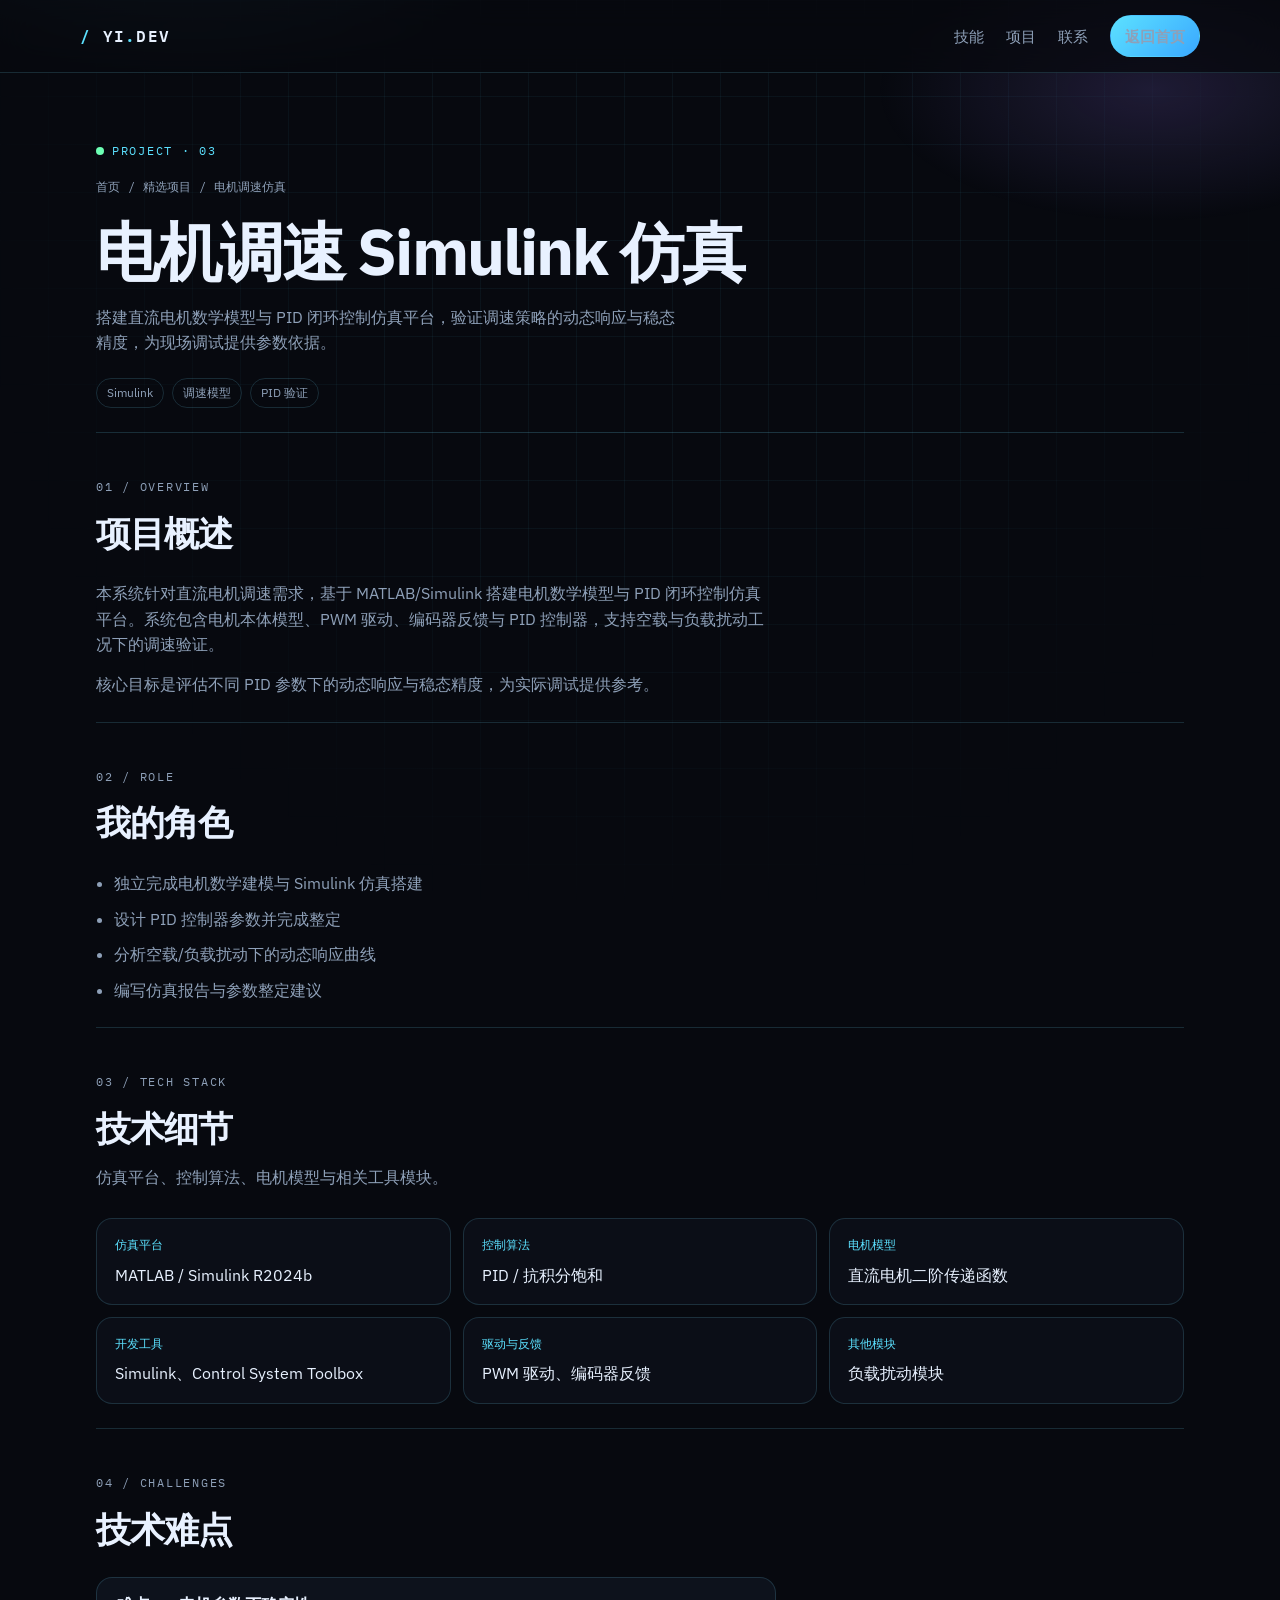
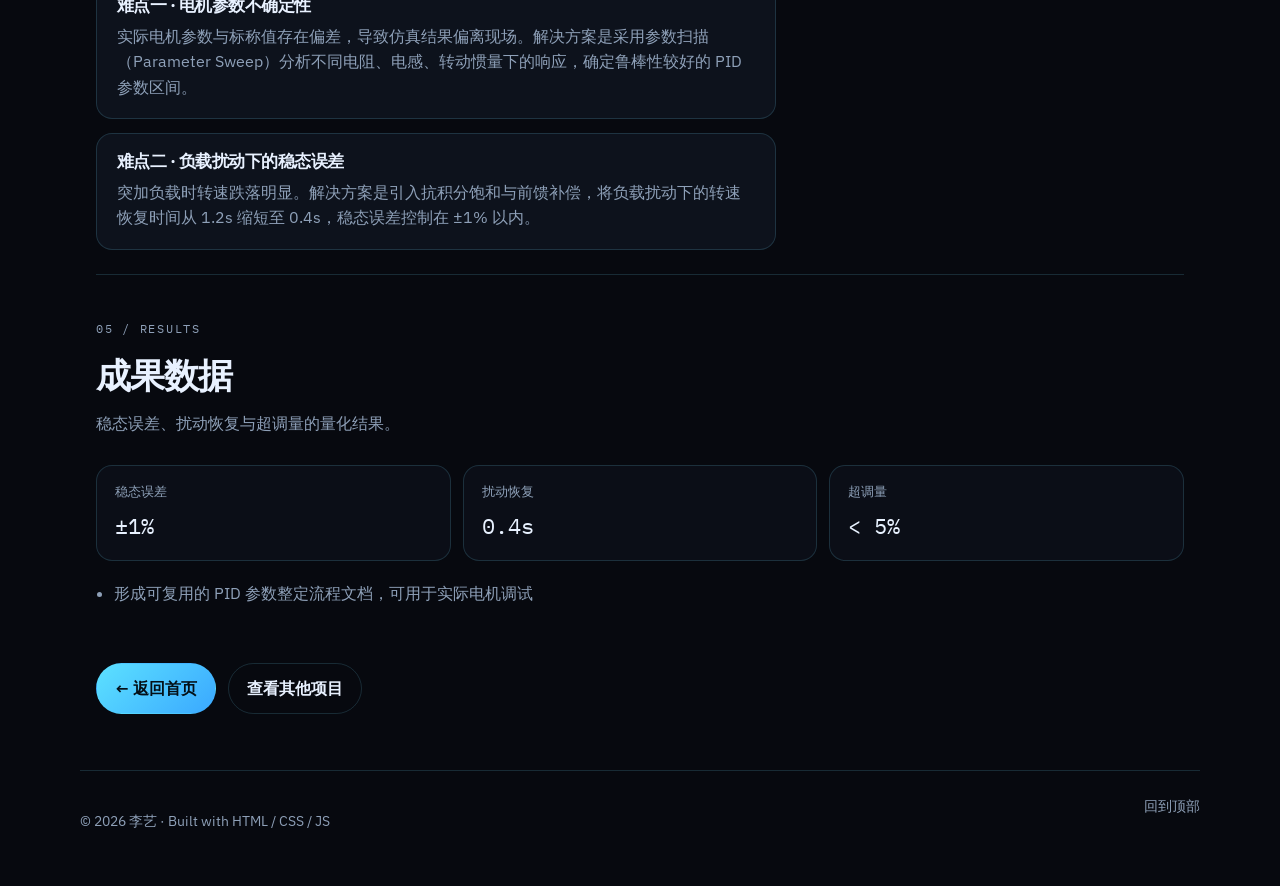
==== project-motor.html @ 57c27c08 "Initial portfolio site" ====
<!DOCTYPE html>
<html lang="zh-CN">
  <head>
    <meta charset="UTF-8" />
    <meta name="viewport" content="width=device-width, initial-scale=1.0" />
    <title>电机调速 Simulink 仿真 · 李艺</title>
    <meta
      name="description"
      content="搭建直流电机数学模型与 PID 闭环控制仿真平台，验证调速策略的动态响应与稳态精度。"
    />
    <link rel="preconnect" href="https://fonts.googleapis.com" />
    <link rel="preconnect" href="https://fonts.gstatic.com" crossorigin />
    <link
      href="https://fonts.googleapis.com/css2?family=IBM+Plex+Sans:wght@400;500;600;700&family=IBM+Plex+Mono:wght@400;500;600&display=swap"
      rel="stylesheet"
    />
    <link rel="stylesheet" href="css/style.css" />
  </head>
  <body>
    <div class="bg-grid" aria-hidden="true"></div>
    <div class="bg-glow" aria-hidden="true"></div>

    <header class="nav">
      <div class="nav__inner">
        <a class="logo" href="index.html">
          <span class="logo__mark">/</span>
          YI<span class="logo__dot">.</span>DEV
        </a>
        <button
          class="nav__toggle"
          type="button"
          aria-expanded="false"
          aria-controls="site-menu"
          aria-label="打开菜单"
        >
          <span></span>
          <span></span>
          <span></span>
        </button>
        <nav id="site-menu" class="nav__links">
          <a href="index.html#skills">技能</a>
          <a href="index.html#projects">项目</a>
          <a href="index.html#contact">联系</a>
          <a class="btn btn--sm" href="index.html">返回首页</a>
        </nav>
      </div>
    </header>

    <main id="top" class="project-page">
      <section class="project-hero">
        <p class="eyebrow">
          <span class="pulse"></span>
          PROJECT · 03
        </p>
        <p class="project-crumb">
          <a href="index.html">首页</a>
          <span>/</span>
          <a href="index.html#projects">精选项目</a>
          <span>/</span>
          <span>电机调速仿真</span>
        </p>
        <h1>电机调速 Simulink 仿真</h1>
        <p class="hero__lead">
          搭建直流电机数学模型与 PID
          闭环控制仿真平台，验证调速策略的动态响应与稳态精度，为现场调试提供参数依据。
        </p>
        <div class="project-tags">
          <span>Simulink</span>
          <span>调速模型</span>
          <span>PID 验证</span>
        </div>
      </section>

      <section class="section project-block">
        <header class="section__head">
          <p class="eyebrow">01 / OVERVIEW</p>
          <h2>项目概述</h2>
        </header>
        <div class="project-body">
          <p>
            本系统针对直流电机调速需求，基于 MATLAB/Simulink
            搭建电机数学模型与 PID 闭环控制仿真平台。系统包含电机本体模型、PWM
            驱动、编码器反馈与 PID 控制器，支持空载与负载扰动工况下的调速验证。
          </p>
          <p>
            核心目标是评估不同 PID
            参数下的动态响应与稳态精度，为实际调试提供参考。
          </p>
        </div>
      </section>

      <section class="section project-block">
        <header class="section__head">
          <p class="eyebrow">02 / ROLE</p>
          <h2>我的角色</h2>
        </header>
        <div class="project-body">
          <ul class="project-list">
            <li>独立完成电机数学建模与 Simulink 仿真搭建</li>
            <li>设计 PID 控制器参数并完成整定</li>
            <li>分析空载/负载扰动下的动态响应曲线</li>
            <li>编写仿真报告与参数整定建议</li>
          </ul>
        </div>
      </section>

      <section class="section project-block">
        <header class="section__head">
          <p class="eyebrow">03 / TECH STACK</p>
          <h2>技术细节</h2>
          <p>仿真平台、控制算法、电机模型与相关工具模块。</p>
        </header>
        <dl class="tech-grid">
          <div>
            <dt>仿真平台</dt>
            <dd>MATLAB / Simulink R2024b</dd>
          </div>
          <div>
            <dt>控制算法</dt>
            <dd>PID / 抗积分饱和</dd>
          </div>
          <div>
            <dt>电机模型</dt>
            <dd>直流电机二阶传递函数</dd>
          </div>
          <div>
            <dt>开发工具</dt>
            <dd>Simulink、Control System Toolbox</dd>
          </div>
          <div>
            <dt>驱动与反馈</dt>
            <dd>PWM 驱动、编码器反馈</dd>
          </div>
          <div>
            <dt>其他模块</dt>
            <dd>负载扰动模块</dd>
          </div>
        </dl>
      </section>

      <section class="section project-block">
        <header class="section__head">
          <p class="eyebrow">04 / CHALLENGES</p>
          <h2>技术难点</h2>
        </header>
        <div class="project-body">
          <article class="challenge">
            <h3>难点一 · 电机参数不确定性</h3>
            <p>
              实际电机参数与标称值存在偏差，导致仿真结果偏离现场。解决方案是采用参数扫描（Parameter
              Sweep）分析不同电阻、电感、转动惯量下的响应，确定鲁棒性较好的 PID
              参数区间。
            </p>
          </article>
          <article class="challenge">
            <h3>难点二 · 负载扰动下的稳态误差</h3>
            <p>
              突加负载时转速跌落明显。解决方案是引入抗积分饱和与前馈补偿，将负载扰动下的转速恢复时间从
              1.2s 缩短至 0.4s，稳态误差控制在 ±1% 以内。
            </p>
          </article>
        </div>
      </section>

      <section class="section project-block">
        <header class="section__head">
          <p class="eyebrow">05 / RESULTS</p>
          <h2>成果数据</h2>
          <p>稳态误差、扰动恢复与超调量的量化结果。</p>
        </header>
        <dl class="stats results">
          <div>
            <dt>稳态误差</dt>
            <dd>±1%</dd>
          </div>
          <div>
            <dt>扰动恢复</dt>
            <dd>0.4s</dd>
          </div>
          <div>
            <dt>超调量</dt>
            <dd>&lt; 5%</dd>
          </div>
        </dl>
        <div class="project-body">
          <ul class="project-list">
            <li>形成可复用的 PID 参数整定流程文档，可用于实际电机调试</li>
          </ul>
        </div>
      </section>

      <section class="section project-cta">
        <a class="btn" href="index.html">← 返回首页</a>
        <a class="btn btn--ghost" href="index.html#projects">查看其他项目</a>
      </section>
    </main>

    <footer class="footer">
      <p>© 2026 李艺 · Built with HTML / CSS / JS</p>
      <a href="#top">回到顶部</a>
    </footer>

    <script src="js/main.js"></script>
  </body>
</html>
---- css/style.css ----
:root {
  --bg: #07090f;
  --bg-2: #0d121c;
  --line: rgba(120, 220, 255, 0.16);
  --text: #e8f1ff;
  --muted: #8ea0b8;
  --cyan: #5ce1ff;
  --violet: #9b7dff;
  --ok: #6dffb4;
  --danger: #ff6b8a;
  --radius: 16px;
  --max: 1120px;
  --nav-h: 72px;
}

*,
*::before,
*::after {
  box-sizing: border-box;
}

html {
  scroll-behavior: smooth;
}

body {
  margin: 0;
  min-height: 100vh;
  font-family: "IBM Plex Sans", system-ui, sans-serif;
  color: var(--text);
  background: var(--bg);
  line-height: 1.6;
}

img,
svg {
  max-width: 100%;
}

a {
  color: inherit;
  text-decoration: none;
}

button,
input,
textarea {
  font: inherit;
  color: inherit;
}

.bg-grid,
.bg-glow {
  pointer-events: none;
  position: fixed;
  inset: 0;
  z-index: 0;
}

.bg-grid {
  background-image:
    linear-gradient(rgba(92, 225, 255, 0.05) 1px, transparent 1px),
    linear-gradient(90deg, rgba(92, 225, 255, 0.05) 1px, transparent 1px);
  background-size: 48px 48px;
  mask-image: radial-gradient(ellipse at 50% 20%, #000 35%, transparent 75%);
}

.bg-glow {
  background:
    radial-gradient(600px 280px at 15% -10%, rgba(92, 225, 255, 0.18), transparent 60%),
    radial-gradient(500px 240px at 90% 10%, rgba(155, 125, 255, 0.16), transparent 55%);
}

.nav,
main,
.footer {
  position: relative;
  z-index: 1;
}

.nav {
  position: sticky;
  top: 0;
  z-index: 30;
  backdrop-filter: blur(16px);
  background: rgba(7, 9, 15, 0.72);
  border-bottom: 1px solid var(--line);
}

.nav__inner,
.section,
.hero,
.footer {
  width: min(var(--max), calc(100% - 32px));
  margin-inline: auto;
}

.nav__inner {
  height: var(--nav-h);
  display: flex;
  align-items: center;
  justify-content: space-between;
  gap: 16px;
}

.logo {
  font-family: "IBM Plex Mono", monospace;
  font-weight: 600;
  letter-spacing: 0.08em;
}

.logo__mark,
.logo__dot,
.accent {
  color: var(--cyan);
}

.nav__links {
  display: flex;
  align-items: center;
  gap: 22px;
}

.nav__links a {
  color: var(--muted);
  font-size: 0.95rem;
}

.nav__links a:hover,
.nav__links a:focus-visible {
  color: var(--text);
}

.nav__toggle {
  display: none;
  width: 44px;
  height: 44px;
  border: 1px solid var(--line);
  border-radius: 10px;
  background: transparent;
  padding: 0;
  flex-direction: column;
  justify-content: center;
  align-items: center;
  gap: 5px;
}

.nav__toggle span {
  display: block;
  width: 18px;
  height: 1.5px;
  background: var(--text);
}

.btn {
  display: inline-flex;
  align-items: center;
  justify-content: center;
  padding: 12px 18px;
  border-radius: 999px;
  border: 1px solid transparent;
  background: linear-gradient(135deg, var(--cyan), #3aa8ff);
  color: #041018;
  font-weight: 600;
  cursor: pointer;
}

.btn--sm {
  padding: 8px 14px;
  font-size: 0.88rem;
}

.btn--ghost {
  background: transparent;
  border-color: var(--line);
  color: var(--text);
}

.btn:hover,
.btn:focus-visible {
  filter: brightness(1.08);
}

.hero {
  padding: 72px 0 48px;
}

.eyebrow {
  display: inline-flex;
  align-items: center;
  gap: 8px;
  font-family: "IBM Plex Mono", monospace;
  font-size: 0.78rem;
  letter-spacing: 0.14em;
  color: var(--cyan);
  margin: 0 0 16px;
}

.pulse {
  width: 8px;
  height: 8px;
  border-radius: 50%;
  background: var(--ok);
  box-shadow: 0 0 0 0 rgba(109, 255, 180, 0.7);
  animation: pulse 1.8s infinite;
}

@keyframes pulse {
  70% {
    box-shadow: 0 0 0 10px transparent;
  }
}

h1,
h2,
h3 {
  line-height: 1.15;
  margin: 0 0 12px;
  letter-spacing: -0.03em;
}

h1 {
  font-size: clamp(2.1rem, 5vw, 4rem);
  max-width: 16ch;
}

h2 {
  font-size: clamp(1.6rem, 3vw, 2.2rem);
}

.hero__lead,
.section__head p {
  max-width: 58ch;
  color: var(--muted);
}

.hero__actions {
  display: flex;
  flex-wrap: wrap;
  gap: 12px;
  margin: 28px 0 40px;
}

.stats {
  display: grid;
  grid-template-columns: repeat(3, minmax(0, 1fr));
  gap: 12px;
  margin: 0;
}

.stats > div {
  padding: 16px 18px;
  border: 1px solid var(--line);
  border-radius: var(--radius);
  background: rgba(13, 18, 28, 0.7);
}

.stats dt {
  font-size: 0.8rem;
  color: var(--muted);
}

.stats dd {
  margin: 6px 0 0;
  font-family: "IBM Plex Mono", monospace;
  font-size: 1.4rem;
}

.section,
#top {
  scroll-margin-top: calc(var(--nav-h) + 12px);
}

.section {
  padding: 72px 0;
}

.section__head {
  margin-bottom: 28px;
}

.matrix-filters {
  display: flex;
  flex-wrap: wrap;
  gap: 8px;
  margin-bottom: 20px;
}

.chip {
  border: 1px solid var(--line);
  background: transparent;
  color: var(--muted);
  border-radius: 999px;
  padding: 8px 14px;
  cursor: pointer;
}

.chip.is-active,
.chip:hover {
  color: var(--bg);
  background: var(--cyan);
  border-color: var(--cyan);
}

.matrix {
  display: grid;
  grid-template-columns: repeat(3, minmax(0, 1fr));
  gap: 12px;
}

.skill {
  position: relative;
  padding: 18px 16px 16px;
  border: 1px solid var(--line);
  border-radius: var(--radius);
  background: linear-gradient(180deg, rgba(16, 24, 38, 0.9), rgba(9, 12, 20, 0.9));
  transition: opacity 0.2s ease, transform 0.2s ease, border-color 0.2s ease;
}

.skill.is-dim {
  opacity: 0.28;
  transform: scale(0.98);
}

.skill:hover {
  border-color: rgba(92, 225, 255, 0.45);
}

.skill h3 {
  font-size: 1.05rem;
  margin-bottom: 4px;
}

.skill p {
  margin: 0 0 14px;
  color: var(--muted);
  font-size: 0.88rem;
}

.bar {
  height: 4px;
  border-radius: 99px;
  background: rgba(255, 255, 255, 0.08);
  overflow: hidden;
}

.bar span {
  display: block;
  height: 100%;
  width: calc(var(--lv) * 1%);
  background: linear-gradient(90deg, var(--violet), var(--cyan));
}

.lv {
  position: absolute;
  top: 16px;
  right: 16px;
  font-family: "IBM Plex Mono", monospace;
  font-size: 0.75rem;
  color: var(--cyan);
}

.projects {
  display: grid;
  grid-template-columns: repeat(3, minmax(0, 1fr));
  gap: 16px;
}

.card {
  display: flex;
  flex-direction: column;
  gap: 12px;
  padding: 22px;
  min-height: 320px;
  border-radius: 20px;
  border: 1px solid var(--line);
  background:
    radial-gradient(180px 80px at 100% 0%, rgba(92, 225, 255, 0.12), transparent 60%),
    var(--bg-2);
}

.card__meta {
  display: flex;
  justify-content: space-between;
  font-family: "IBM Plex Mono", monospace;
  font-size: 0.75rem;
  color: var(--cyan);
}

.card p {
  margin: 0;
  color: var(--muted);
}

.card ul {
  margin: 0;
  padding: 0;
  list-style: none;
  display: flex;
  flex-wrap: wrap;
  gap: 8px;
}

.card li {
  font-size: 0.78rem;
  padding: 4px 8px;
  border: 1px solid var(--line);
  border-radius: 999px;
  color: var(--muted);
}

.card__link {
  margin-top: auto;
  color: var(--cyan);
  font-weight: 600;
}

.contact__grid {
  display: grid;
  grid-template-columns: 0.9fr 1.1fr;
  gap: 24px;
  align-items: start;
}

.contact__info {
  display: grid;
  gap: 10px;
  padding: 22px;
  border: 1px solid var(--line);
  border-radius: var(--radius);
  background: var(--bg-2);
}

.contact__info a {
  color: var(--cyan);
  font-family: "IBM Plex Mono", monospace;
}

.contact__info p {
  margin: 0;
  color: var(--muted);
}

.form {
  display: grid;
  gap: 14px;
}

.form__honeypot {
  position: absolute;
  left: -9999px;
  opacity: 0;
  pointer-events: none;
  width: 0;
  height: 0;
}

.btn:disabled {
  opacity: 0.65;
  cursor: not-allowed;
  filter: none;
}

.form label {
  display: grid;
  gap: 8px;
  color: var(--muted);
  font-size: 0.9rem;
}

.form input,
.form textarea {
  width: 100%;
  border: 1px solid var(--line);
  border-radius: 12px;
  background: rgba(7, 9, 15, 0.8);
  padding: 12px 14px;
  outline: none;
}

.form input:focus,
.form textarea:focus {
  border-color: var(--cyan);
}

.form__status {
  min-height: 1.4em;
  margin: 0;
  color: var(--ok);
}

.form__status.is-error {
  color: var(--danger);
}

.footer {
  display: flex;
  justify-content: space-between;
  gap: 12px;
  padding: 24px 0 40px;
  color: var(--muted);
  font-size: 0.88rem;
  border-top: 1px solid var(--line);
}

/* —— Project detail page —— */
.project-page,
.project-hero,
.project-block,
.project-cta {
  width: min(var(--max), calc(100% - 32px));
  margin-inline: auto;
}

.project-hero {
  padding: 64px 0 24px;
}

.project-crumb {
  display: flex;
  flex-wrap: wrap;
  gap: 8px;
  margin: 0 0 18px;
  color: var(--muted);
  font-family: "IBM Plex Mono", monospace;
  font-size: 0.78rem;
}

.project-crumb a:hover,
.project-crumb a:focus-visible {
  color: var(--cyan);
}

.project-hero h1 {
  max-width: 18ch;
}

.project-tags {
  display: flex;
  flex-wrap: wrap;
  gap: 8px;
  margin-top: 22px;
}

.project-tags span {
  font-size: 0.78rem;
  padding: 4px 10px;
  border: 1px solid var(--line);
  border-radius: 999px;
  color: var(--muted);
}

.project-block {
  padding-top: 40px;
  padding-bottom: 24px;
  border-top: 1px solid var(--line);
}

.project-body {
  display: grid;
  gap: 14px;
  max-width: 68ch;
}

.project-body p {
  margin: 0;
  color: var(--muted);
}

.project-list {
  margin: 0;
  padding-left: 1.1em;
  color: var(--muted);
  display: grid;
  gap: 10px;
}

.tech-grid {
  display: grid;
  grid-template-columns: repeat(3, minmax(0, 1fr));
  gap: 12px;
  margin: 0;
}

.tech-grid > div {
  padding: 16px 18px;
  border: 1px solid var(--line);
  border-radius: var(--radius);
  background: rgba(13, 18, 28, 0.7);
}

.tech-grid dt {
  font-family: "IBM Plex Mono", monospace;
  font-size: 0.75rem;
  color: var(--cyan);
  margin-bottom: 8px;
}

.tech-grid dd {
  margin: 0;
  color: var(--text);
}

.challenge {
  padding: 18px 20px;
  border: 1px solid var(--line);
  border-radius: var(--radius);
  background: var(--bg-2);
}

.challenge h3 {
  font-size: 1.05rem;
  margin-bottom: 8px;
}

.challenge p {
  margin: 0;
  color: var(--muted);
}

.results {
  margin-bottom: 20px;
}

.project-cta {
  display: flex;
  flex-wrap: wrap;
  gap: 12px;
  padding: 32px 0 56px;
}

@media (max-width: 900px) {
  .matrix,
  .projects,
  .contact__grid,
  .tech-grid {
    grid-template-columns: 1fr 1fr;
  }
}

@media (max-width: 720px) {
  .nav__toggle {
    display: flex;
  }

  .nav__links {
    position: absolute;
    top: var(--nav-h);
    left: 0;
    right: 0;
    display: none;
    flex-direction: column;
    align-items: stretch;
    padding: 16px;
    background: rgba(7, 9, 15, 0.96);
    border-bottom: 1px solid var(--line);
  }

  .nav.is-open .nav__links {
    display: flex;
  }

  .stats,
  .matrix,
  .projects,
  .contact__grid,
  .tech-grid,
  .footer {
    grid-template-columns: 1fr;
  }

  .footer {
    display: grid;
  }

  h1 {
    max-width: none;
  }
}
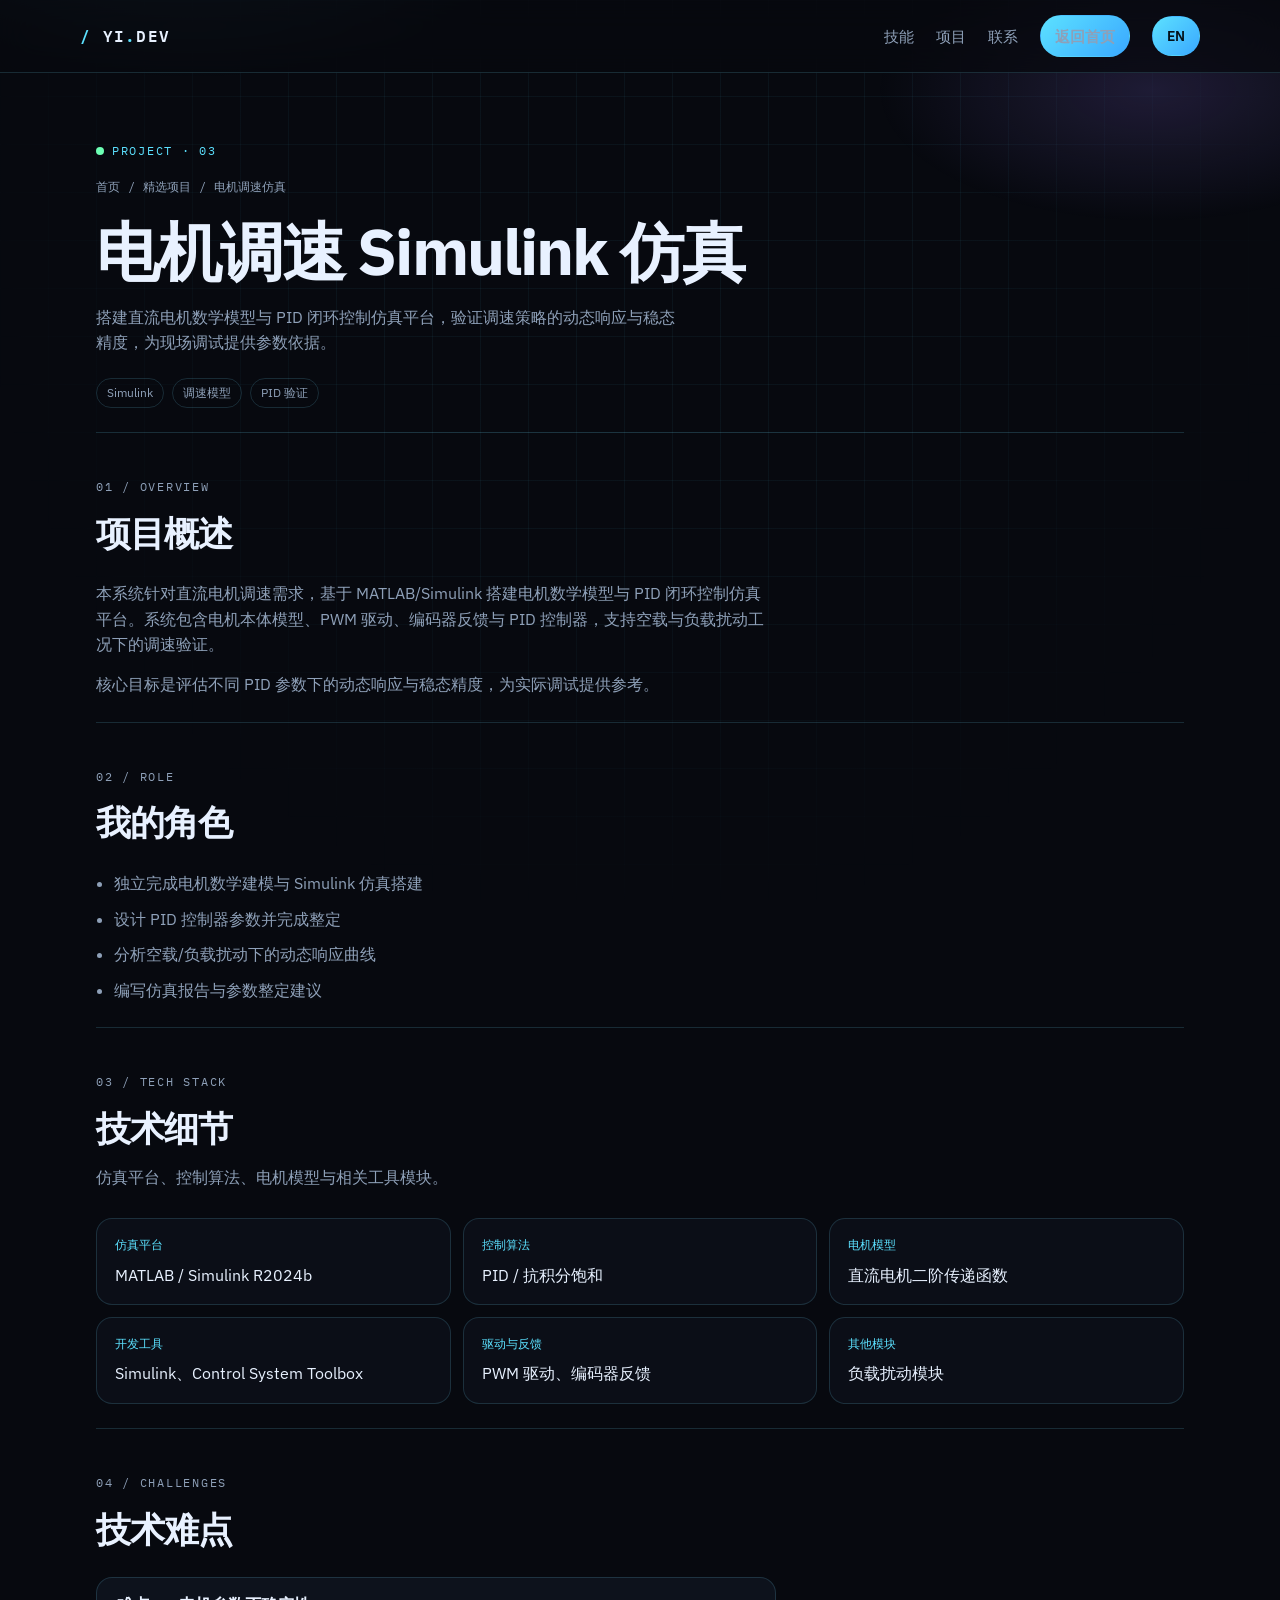
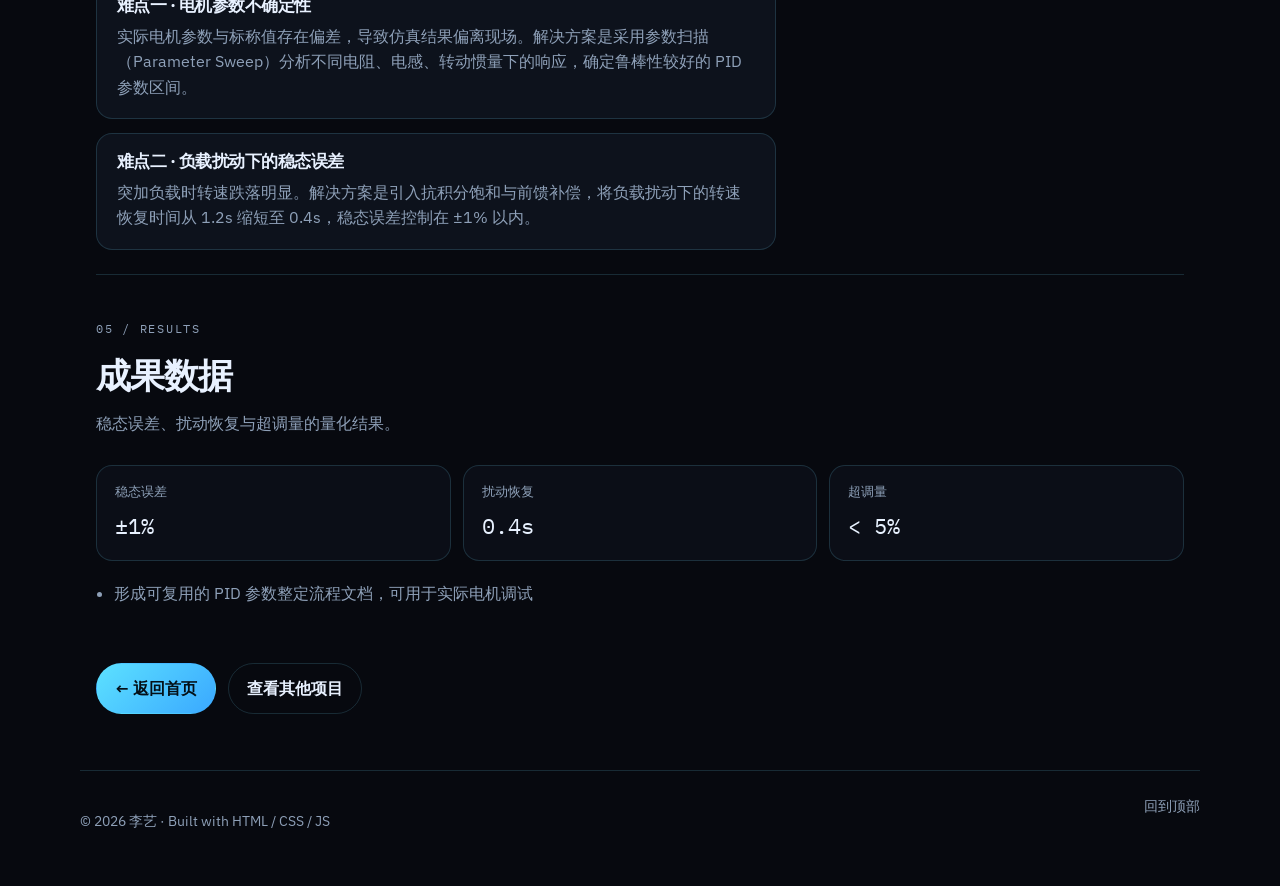
==== commit d355a8b7: "Add English translations for project detail pages" ====
--- a/project-motor.html
+++ b/project-motor.html
@@ -38,10 +38,13 @@
           <span></span>
         </button>
         <nav id="site-menu" class="nav__links">
-          <a href="index.html#skills">技能</a>
-          <a href="index.html#projects">项目</a>
-          <a href="index.html#contact">联系</a>
-          <a class="btn btn--sm" href="index.html">返回首页</a>
+          <a href="index.html#skills" data-i18n="nav.skills">技能</a>
+          <a href="index.html#projects" data-i18n="nav.projects">项目</a>
+          <a href="index.html#contact" data-i18n="nav.contact">联系</a>
+          <a class="btn btn--sm" href="index.html" data-i18n="nav.home"
+            >返回首页</a
+          >
+          <button id="lang-toggle" class="btn btn--sm" type="button">EN</button>
         </nav>
       </div>
     </header>
@@ -53,36 +56,36 @@
           PROJECT · 03
         </p>
         <p class="project-crumb">
-          <a href="index.html">首页</a>
+          <a href="index.html" data-i18n="crumb.home">首页</a>
           <span>/</span>
-          <a href="index.html#projects">精选项目</a>
+          <a href="index.html#projects" data-i18n="projects.title">精选项目</a>
           <span>/</span>
-          <span>电机调速仿真</span>
+          <span data-i18n="project.motor.crumb">电机调速仿真</span>
         </p>
-        <h1>电机调速 Simulink 仿真</h1>
-        <p class="hero__lead">
+        <h1 data-i18n="project.motor.title">电机调速 Simulink 仿真</h1>
+        <p class="hero__lead" data-i18n="project.motor.lead">
           搭建直流电机数学模型与 PID
           闭环控制仿真平台，验证调速策略的动态响应与稳态精度，为现场调试提供参数依据。
         </p>
         <div class="project-tags">
           <span>Simulink</span>
-          <span>调速模型</span>
-          <span>PID 验证</span>
+          <span data-i18n="project.motor.tag2">调速模型</span>
+          <span data-i18n="project.motor.tag3">PID 验证</span>
         </div>
       </section>
 
       <section class="section project-block">
         <header class="section__head">
           <p class="eyebrow">01 / OVERVIEW</p>
-          <h2>项目概述</h2>
-        </header>
-        <div class="project-body">
-          <p>
+          <h2 data-i18n="project.motor.overview.title">项目概述</h2>
+        </header>
+        <div class="project-body">
+          <p data-i18n="project.motor.overview.body1">
             本系统针对直流电机调速需求，基于 MATLAB/Simulink
             搭建电机数学模型与 PID 闭环控制仿真平台。系统包含电机本体模型、PWM
             驱动、编码器反馈与 PID 控制器，支持空载与负载扰动工况下的调速验证。
           </p>
-          <p>
+          <p data-i18n="project.motor.overview.body2">
             核心目标是评估不同 PID
             参数下的动态响应与稳态精度，为实际调试提供参考。
           </p>
@@ -92,14 +95,22 @@
       <section class="section project-block">
         <header class="section__head">
           <p class="eyebrow">02 / ROLE</p>
-          <h2>我的角色</h2>
+          <h2 data-i18n="project.motor.role.title">我的角色</h2>
         </header>
         <div class="project-body">
           <ul class="project-list">
-            <li>独立完成电机数学建模与 Simulink 仿真搭建</li>
-            <li>设计 PID 控制器参数并完成整定</li>
-            <li>分析空载/负载扰动下的动态响应曲线</li>
-            <li>编写仿真报告与参数整定建议</li>
+            <li data-i18n="project.motor.role.item1">
+              独立完成电机数学建模与 Simulink 仿真搭建
+            </li>
+            <li data-i18n="project.motor.role.item2">
+              设计 PID 控制器参数并完成整定
+            </li>
+            <li data-i18n="project.motor.role.item3">
+              分析空载/负载扰动下的动态响应曲线
+            </li>
+            <li data-i18n="project.motor.role.item4">
+              编写仿真报告与参数整定建议
+            </li>
           </ul>
         </div>
       </section>
@@ -107,33 +118,43 @@
       <section class="section project-block">
         <header class="section__head">
           <p class="eyebrow">03 / TECH STACK</p>
-          <h2>技术细节</h2>
-          <p>仿真平台、控制算法、电机模型与相关工具模块。</p>
+          <h2 data-i18n="project.motor.tech.title">技术细节</h2>
+          <p data-i18n="project.motor.tech.desc">
+            仿真平台、控制算法、电机模型与相关工具模块。
+          </p>
         </header>
         <dl class="tech-grid">
           <div>
-            <dt>仿真平台</dt>
-            <dd>MATLAB / Simulink R2024b</dd>
-          </div>
-          <div>
-            <dt>控制算法</dt>
-            <dd>PID / 抗积分饱和</dd>
-          </div>
-          <div>
-            <dt>电机模型</dt>
-            <dd>直流电机二阶传递函数</dd>
-          </div>
-          <div>
-            <dt>开发工具</dt>
-            <dd>Simulink、Control System Toolbox</dd>
-          </div>
-          <div>
-            <dt>驱动与反馈</dt>
-            <dd>PWM 驱动、编码器反馈</dd>
-          </div>
-          <div>
-            <dt>其他模块</dt>
-            <dd>负载扰动模块</dd>
+            <dt data-i18n="project.motor.tech.platform.label">仿真平台</dt>
+            <dd data-i18n="project.motor.tech.platform.value">
+              MATLAB / Simulink R2024b
+            </dd>
+          </div>
+          <div>
+            <dt data-i18n="project.motor.tech.algo.label">控制算法</dt>
+            <dd data-i18n="project.motor.tech.algo.value">PID / 抗积分饱和</dd>
+          </div>
+          <div>
+            <dt data-i18n="project.motor.tech.model.label">电机模型</dt>
+            <dd data-i18n="project.motor.tech.model.value">
+              直流电机二阶传递函数
+            </dd>
+          </div>
+          <div>
+            <dt data-i18n="project.motor.tech.tool.label">开发工具</dt>
+            <dd data-i18n="project.motor.tech.tool.value">
+              Simulink、Control System Toolbox
+            </dd>
+          </div>
+          <div>
+            <dt data-i18n="project.motor.tech.drive.label">驱动与反馈</dt>
+            <dd data-i18n="project.motor.tech.drive.value">
+              PWM 驱动、编码器反馈
+            </dd>
+          </div>
+          <div>
+            <dt data-i18n="project.motor.tech.other.label">其他模块</dt>
+            <dd data-i18n="project.motor.tech.other.value">负载扰动模块</dd>
           </div>
         </dl>
       </section>
@@ -141,20 +162,24 @@
       <section class="section project-block">
         <header class="section__head">
           <p class="eyebrow">04 / CHALLENGES</p>
-          <h2>技术难点</h2>
+          <h2 data-i18n="project.motor.challenges.title">技术难点</h2>
         </header>
         <div class="project-body">
           <article class="challenge">
-            <h3>难点一 · 电机参数不确定性</h3>
-            <p>
+            <h3 data-i18n="project.motor.challenge1.title">
+              难点一 · 电机参数不确定性
+            </h3>
+            <p data-i18n="project.motor.challenge1.body">
               实际电机参数与标称值存在偏差，导致仿真结果偏离现场。解决方案是采用参数扫描（Parameter
               Sweep）分析不同电阻、电感、转动惯量下的响应，确定鲁棒性较好的 PID
               参数区间。
             </p>
           </article>
           <article class="challenge">
-            <h3>难点二 · 负载扰动下的稳态误差</h3>
-            <p>
+            <h3 data-i18n="project.motor.challenge2.title">
+              难点二 · 负载扰动下的稳态误差
+            </h3>
+            <p data-i18n="project.motor.challenge2.body">
               突加负载时转速跌落明显。解决方案是引入抗积分饱和与前馈补偿，将负载扰动下的转速恢复时间从
               1.2s 缩短至 0.4s，稳态误差控制在 ±1% 以内。
             </p>
@@ -165,41 +190,53 @@
       <section class="section project-block">
         <header class="section__head">
           <p class="eyebrow">05 / RESULTS</p>
-          <h2>成果数据</h2>
-          <p>稳态误差、扰动恢复与超调量的量化结果。</p>
+          <h2 data-i18n="project.motor.results.title">成果数据</h2>
+          <p data-i18n="project.motor.results.desc">
+            稳态误差、扰动恢复与超调量的量化结果。
+          </p>
         </header>
         <dl class="stats results">
           <div>
-            <dt>稳态误差</dt>
-            <dd>±1%</dd>
-          </div>
-          <div>
-            <dt>扰动恢复</dt>
-            <dd>0.4s</dd>
-          </div>
-          <div>
-            <dt>超调量</dt>
-            <dd>&lt; 5%</dd>
+            <dt data-i18n="project.motor.results.metric1.label">稳态误差</dt>
+            <dd data-i18n="project.motor.results.metric1.value">±1%</dd>
+          </div>
+          <div>
+            <dt data-i18n="project.motor.results.metric2.label">扰动恢复</dt>
+            <dd data-i18n="project.motor.results.metric2.value">0.4s</dd>
+          </div>
+          <div>
+            <dt data-i18n="project.motor.results.metric3.label">超调量</dt>
+            <dd data-i18n="project.motor.results.metric3.value">&lt; 5%</dd>
           </div>
         </dl>
         <div class="project-body">
           <ul class="project-list">
-            <li>形成可复用的 PID 参数整定流程文档，可用于实际电机调试</li>
+            <li data-i18n="project.motor.results.note">
+              形成可复用的 PID 参数整定流程文档，可用于实际电机调试
+            </li>
           </ul>
         </div>
       </section>
 
       <section class="section project-cta">
-        <a class="btn" href="index.html">← 返回首页</a>
-        <a class="btn btn--ghost" href="index.html#projects">查看其他项目</a>
+        <a class="btn" href="index.html" data-i18n="project.cta.home"
+          >← 返回首页</a
+        >
+        <a
+          class="btn btn--ghost"
+          href="index.html#projects"
+          data-i18n="project.cta.others"
+          >查看其他项目</a
+        >
       </section>
     </main>
 
     <footer class="footer">
-      <p>© 2026 李艺 · Built with HTML / CSS / JS</p>
-      <a href="#top">回到顶部</a>
+      <p data-i18n="footer.copy">© 2026 李艺 · Built with HTML / CSS / JS</p>
+      <a href="#top" data-i18n="footer.top">回到顶部</a>
     </footer>
 
+    <script src="js/i18n.js"></script>
     <script src="js/main.js"></script>
   </body>
 </html>
